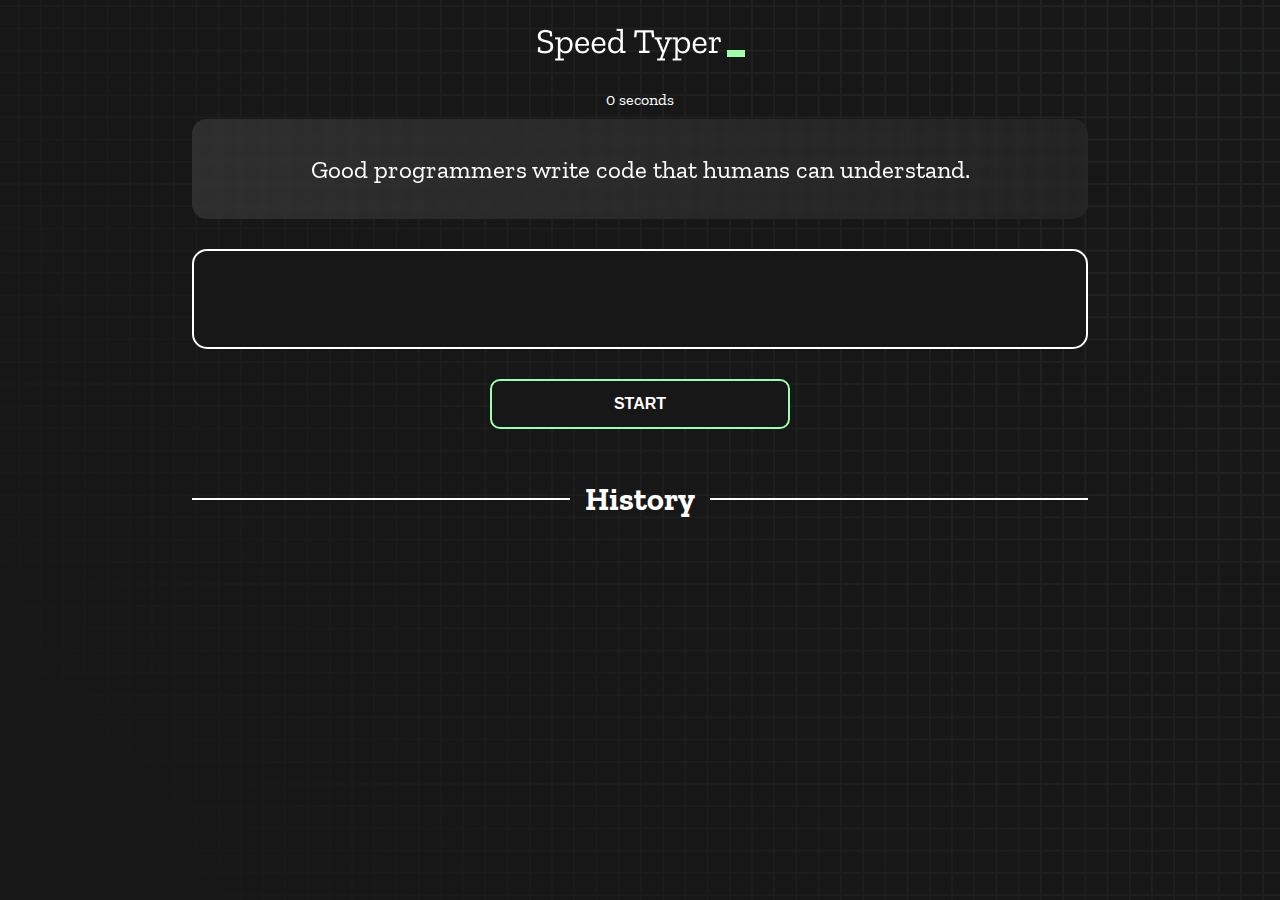
==== index.html @ 3116c328 "Initial commit" ====
<!DOCTYPE html>
<html lang="en">
  <head>
    <meta charset="UTF-8" />
    <meta http-equiv="X-UA-Compatible" content="IE=edge" />
    <meta name="viewport" content="width=device-width, initial-scale=1.0" />
    <title>Speed Monster</title>
    <link rel="stylesheet" href="styles.css" />
    <link rel="preconnect" href="https://fonts.googleapis.com" />
    <link rel="preconnect" href="https://fonts.gstatic.com" crossorigin />
    <link
      href="https://fonts.googleapis.com/css2?family=Zilla+Slab:wght@300;400;500&display=swap"
      rel="stylesheet"
    />
  </head>
  <body>
    <h1 class="title"><img src="./logo.png" /></h1>
    <div id="show-time">0 seconds</div>

    <div class="box-container">
      <div id="question"></div>

      <div id="display" class="inactive"></div>

      <div class="buttons">
        <button id="starts">START</button>
      </div>

      <div class="divider-container">
        <div class="line"></div>
        <h1 class="title2">History</h1>
        <div class="line"></div>
      </div>
      <div id="histories"></div>
    </div>

    <div id="countdown"></div>
    <div id="modal-background" class="hidden"></div>
    <div id="result" class="hidden"></div>

    <script src="./history.js"></script>
    <script src="./script.js"></script>
  </body>
</html>
---- styles.css ----
* {
  padding: 0;
  margin: 0;
  box-sizing: border-box;
}

body {
  background-image: url("./bg.png");
  background-size: cover;
  background-position: left top;
  font-family: "Zilla Slab", serif;
}

.box-container {
  width: 70%;
  margin: 0 auto;
}

#question {
  height: 100px;
  display: flex;
  align-items: center;
  justify-content: center;
  color: white;
  font-size: 25px;
  border-radius: 15px;
  background: rgb(255, 255, 255);
  background: linear-gradient(
    92.49deg,
    rgba(255, 255, 255, 0.1) 0.18%,
    rgba(255, 255, 255, 0.05) 99.85%
  );
  backdrop-filter: blur(5px);
  margin-bottom: 30px;
}

#display {
  height: 100px;
  display: flex;
  flex-wrap: wrap;
  align-items: center;
  padding-left: 5rem;
  color: white;
  font-size: 32px;
  background-color: #171717;
  border: 2px solid #9dffad;
  border-radius: 15px;
}

#countdown {
  position: fixed;
  height: 100vh;
  width: 100vw;
  background-color: rgba(0, 0, 0, 0.8);
  top: 0;
  left: 0;
  display: flex;
  align-items: center;
  justify-content: center;
  font-size: 3rem;
  color: white;
  display: none;
}
#result {
  position: fixed;
  top: 10%; 
  left: 10%;
  transform: translate(-50%, -50%);
  height: 250px;
  width: 400px;
  background-color: #171717;
  border-radius: 15px;
  border: 2px solid #9dffad;
  color: white;
  text-align: center;
  padding: 2rem;
}
#show-time{
  text-align: center;
  color: white;
  margin: 10px 0;
}

.green {
  color: #9dffad;
}
.red {
  color: #eb6565;
}
.bold {
  font-weight: 700;
}
.inactive {
  border: 2px solid white !important;
}
.hidden {
  display: none;
}
.title {
  text-align: center;
  color: white;
  margin: 20px 0;
}

.divider-container {
  height: 80px;
  display: flex;
  justify-content: center;
  align-items: center;
  gap: 15px;
  margin: 0 auto;
}

.line {
  height: 2px;
  background: white;
  width: 100%;
}

.title2 {
  color: white;
  display: block;
}

.buttons {
  display: flex;
  justify-content: center;
  margin: 30px 0;
}
button {
  padding: 10px 20px;
  border: none;
  font-size: 16px;
  font-weight: bold;
  width: 300px;
  height: 50px;
  color: white;
  background-color: #171717;
  border-radius: 10px;
  border: 2px solid #9dffad;
  cursor: pointer;
}

#histories {
  display: flex;
  flex-wrap: wrap;
  justify-content: space-around;
}

.card {
  width: 100%;
  height: 100%;
  padding: 50px;
  display: flex;
  justify-content: space-between;
  align-items: center;
  padding: 20px 30px;
  color: white;
  border-radius: 15px;
  background: rgb(255, 255, 255);
  background: linear-gradient(
    92.49deg,
    rgba(255, 255, 255, 0.1) 0.18%,
    rgba(255, 255, 255, 0.05) 99.85%
  );
  backdrop-filter: blur(5px);
  margin-bottom: 30px;
}

#modal-background {
  background: rgb(255, 255, 255);
  background: linear-gradient(
    92.49deg,
    rgba(255, 255, 255, 0.1) 0.18%,
    rgba(255, 255, 255, 0.05) 99.85%
  );
  backdrop-filter: blur(5px);
  height: 100vh;
  width: 100%;
  position: fixed;
  top: 0;
}

@media only screen and (max-width: 700px) {
  .box-container {
    padding: 0 20px;
    width: 100%;
  }
  .card {
    flex-direction: column;
  }
}
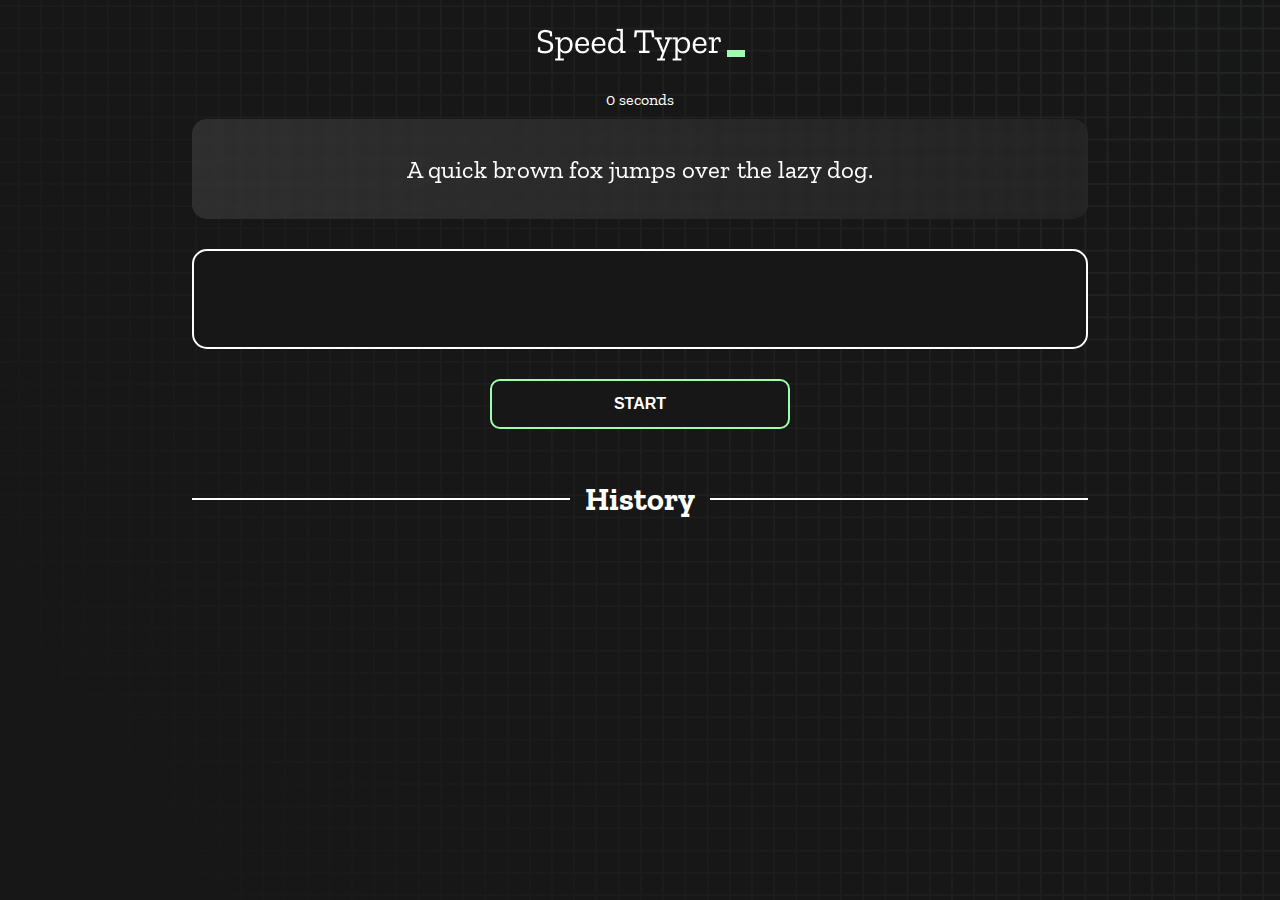
==== commit 56a296c7: "frist commit" ====
--- a/index.html
+++ b/index.html
@@ -38,7 +38,7 @@
     <div id="modal-background" class="hidden"></div>
     <div id="result" class="hidden"></div>
 
-    <script src="./history.js"></script>
-    <script src="./script.js"></script>
+    <script src="history.js"></script>
+    <script src="script.js"></script>
   </body>
 </html>
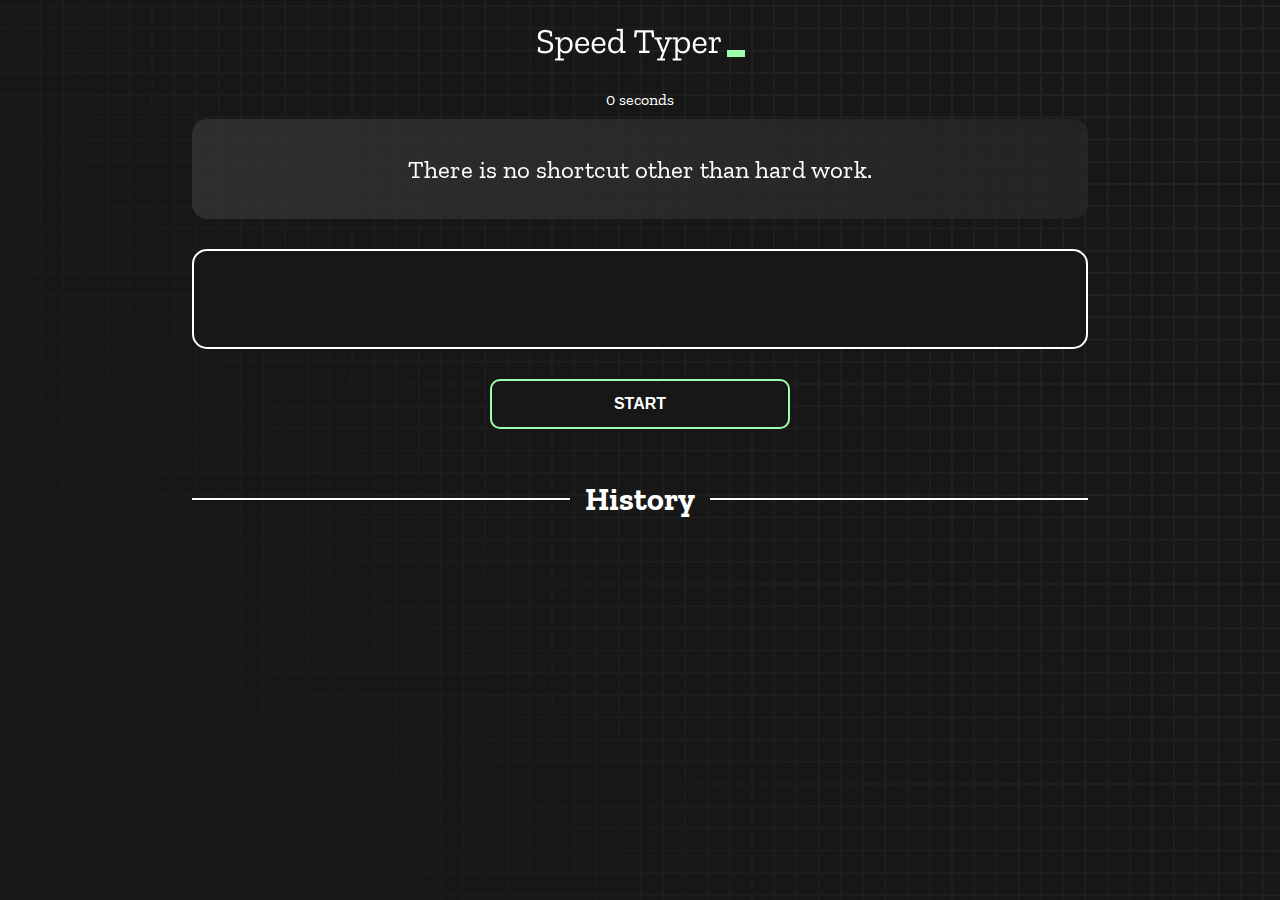
==== commit 59a421e5: "six commit" ====
--- a/index.html
+++ b/index.html
@@ -5,6 +5,7 @@
     <meta http-equiv="X-UA-Compatible" content="IE=edge" />
     <meta name="viewport" content="width=device-width, initial-scale=1.0" />
     <title>Speed Monster</title>
+    <link href="https://cdn.jsdelivr.net/npm/bootstrap@5.2.1/dist/css/bootstrap.min.css" rel="stylesheet" integrity="sha384-iYQeCzEYFbKjA/T2uDLTpkwGzCiq6soy8tYaI1GyVh/UjpbCx/TYkiZhlZB6+fzT" crossorigin="anonymous">
     <link rel="stylesheet" href="styles.css" />
     <link rel="preconnect" href="https://fonts.googleapis.com" />
     <link rel="preconnect" href="https://fonts.gstatic.com" crossorigin />
@@ -40,5 +41,6 @@
 
     <script src="history.js"></script>
     <script src="script.js"></script>
+    <script src="https://cdn.jsdelivr.net/npm/bootstrap@5.2.1/dist/js/bootstrap.bundle.min.js" integrity="sha384-u1OknCvxWvY5kfmNBILK2hRnQC3Pr17a+RTT6rIHI7NnikvbZlHgTPOOmMi466C8" crossorigin="anonymous"></script>
   </body>
 </html>
--- a/styles.css
+++ b/styles.css
@@ -63,8 +63,8 @@
 }
 #result {
   position: fixed;
-  top: 10%; 
-  left: 10%;
+  top: 50%; 
+  left: 50%;
   transform: translate(-50%, -50%);
   height: 250px;
   width: 400px;
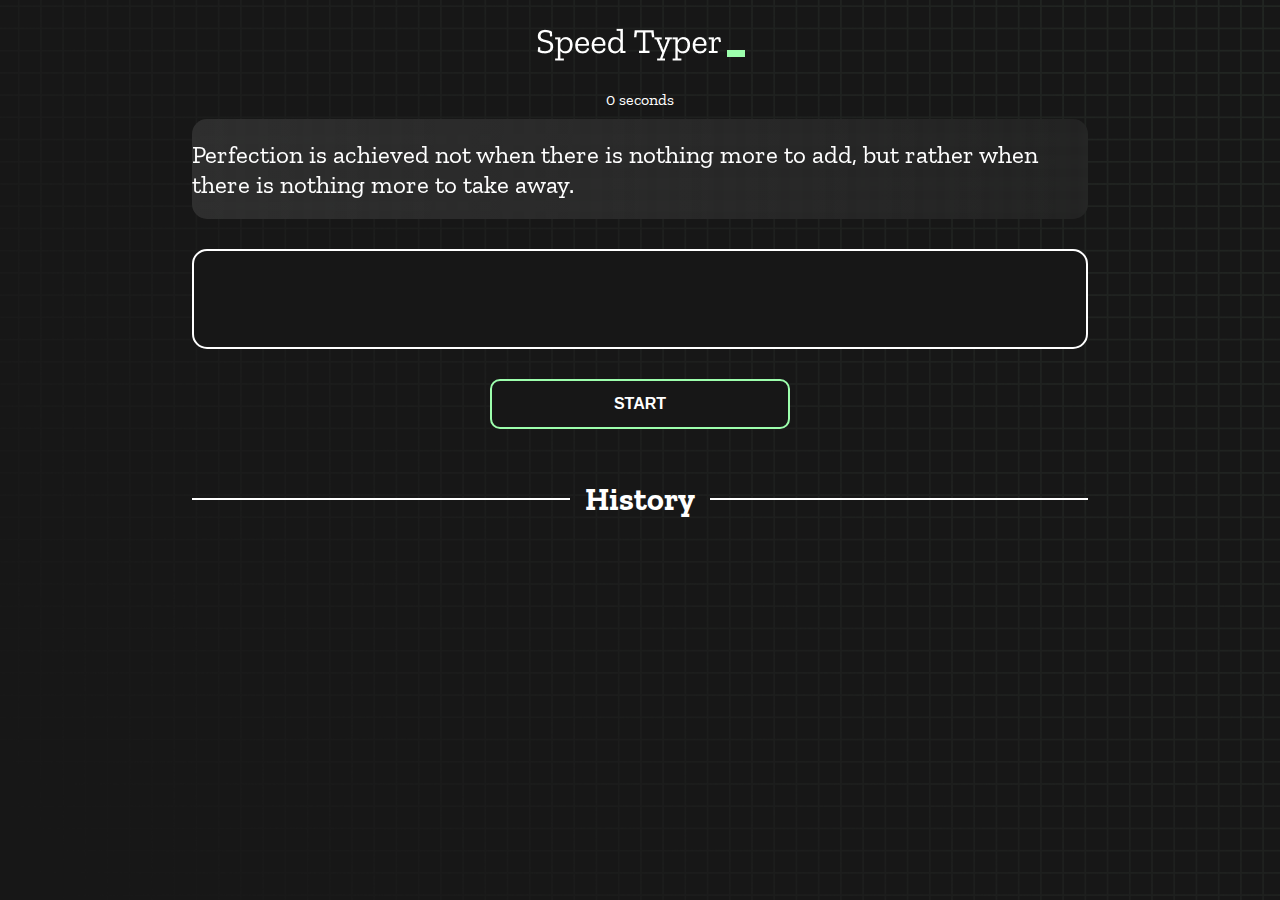
==== commit b18f9681: "seven commit" ====
--- a/index.html
+++ b/index.html
@@ -32,7 +32,7 @@
         <h1 class="title2">History</h1>
         <div class="line"></div>
       </div>
-      <div id="histories"></div>
+      <div id="histories" class="row"></div>
     </div>
 
     <div id="countdown"></div>
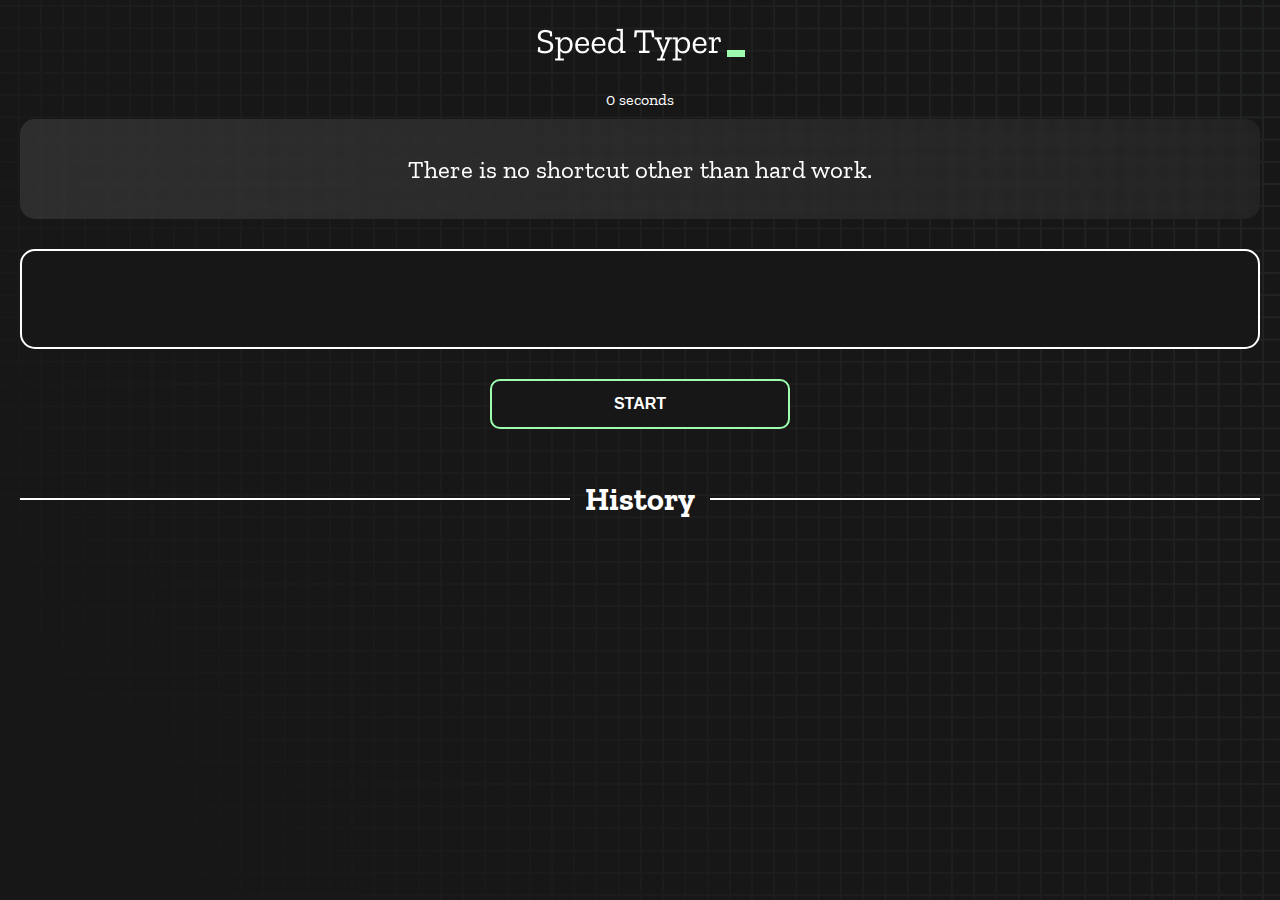
==== commit 0d00b60f: "eight commit" ====
--- a/index.html
+++ b/index.html
@@ -5,7 +5,6 @@
     <meta http-equiv="X-UA-Compatible" content="IE=edge" />
     <meta name="viewport" content="width=device-width, initial-scale=1.0" />
     <title>Speed Monster</title>
-    <link href="https://cdn.jsdelivr.net/npm/bootstrap@5.2.1/dist/css/bootstrap.min.css" rel="stylesheet" integrity="sha384-iYQeCzEYFbKjA/T2uDLTpkwGzCiq6soy8tYaI1GyVh/UjpbCx/TYkiZhlZB6+fzT" crossorigin="anonymous">
     <link rel="stylesheet" href="styles.css" />
     <link rel="preconnect" href="https://fonts.googleapis.com" />
     <link rel="preconnect" href="https://fonts.gstatic.com" crossorigin />
@@ -32,7 +31,7 @@
         <h1 class="title2">History</h1>
         <div class="line"></div>
       </div>
-      <div id="histories" class="row"></div>
+      <div id="histories" class=""></div>
     </div>
 
     <div id="countdown"></div>
@@ -41,6 +40,5 @@
 
     <script src="history.js"></script>
     <script src="script.js"></script>
-    <script src="https://cdn.jsdelivr.net/npm/bootstrap@5.2.1/dist/js/bootstrap.bundle.min.js" integrity="sha384-u1OknCvxWvY5kfmNBILK2hRnQC3Pr17a+RTT6rIHI7NnikvbZlHgTPOOmMi466C8" crossorigin="anonymous"></script>
   </body>
 </html>
--- a/styles.css
+++ b/styles.css
@@ -181,6 +181,21 @@
   top: 0;
 }
 
+@media only screen and (min-width: 700px) and (max-width:1400px) {
+  .box-container {
+    padding: 0 20px;
+    width: 100%;
+  }
+  #histories{
+    display: grid;
+    grid-template-columns: repeat(3, 1fr);
+    grid-gap: 20px;
+  }
+  .card {
+    flex-direction: column;
+  }
+}
+/* 
 @media only screen and (max-width: 700px) {
   .box-container {
     padding: 0 20px;
@@ -189,4 +204,4 @@
   .card {
     flex-direction: column;
   }
-}
+} */
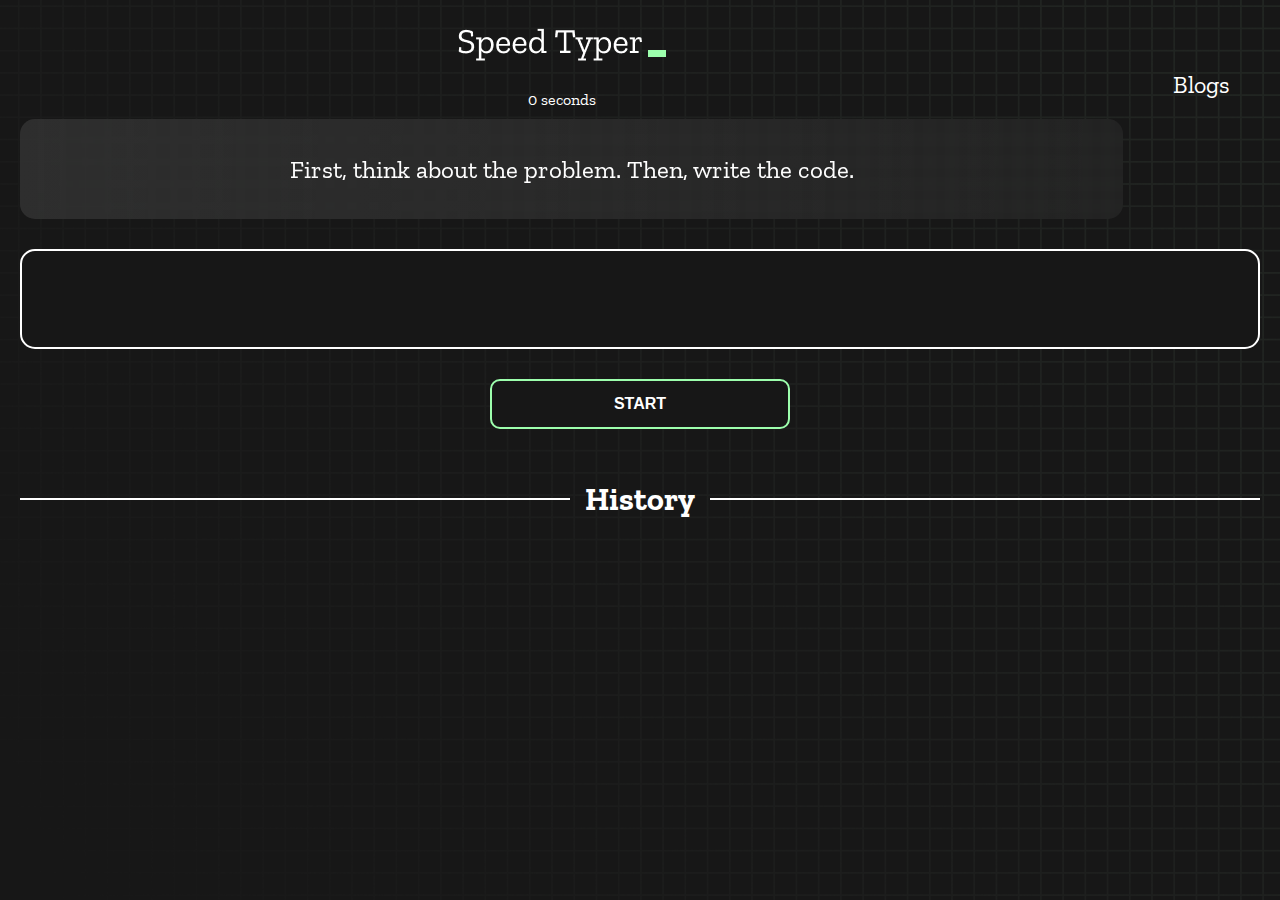
==== commit f59b65af: "eleven commit" ====
--- a/index.html
+++ b/index.html
@@ -14,6 +14,7 @@
     />
   </head>
   <body>
+    <div ><a target="_blank" class="blogs-container" href="blogs.html">Blogs</a></div>
     <h1 class="title"><img src="./logo.png" /></h1>
     <div id="show-time">0 seconds</div>
 
--- a/styles.css
+++ b/styles.css
@@ -11,9 +11,23 @@
   font-family: "Zilla Slab", serif;
 }
 
-.box-container {
+.box-container  {
   width: 70%;
   margin: 0 auto;
+}
+.blogs-container{
+  text-decoration: none;
+  color: white;
+  font-size: 24px;
+  font-weight: 400;
+  float: right;
+  margin: 40px;
+  padding: 10px;
+  border-radius: 5px;
+}
+
+a:hover{
+  background-color: rgba(16, 55, 58, 0.719);
 }
 
 #question {
